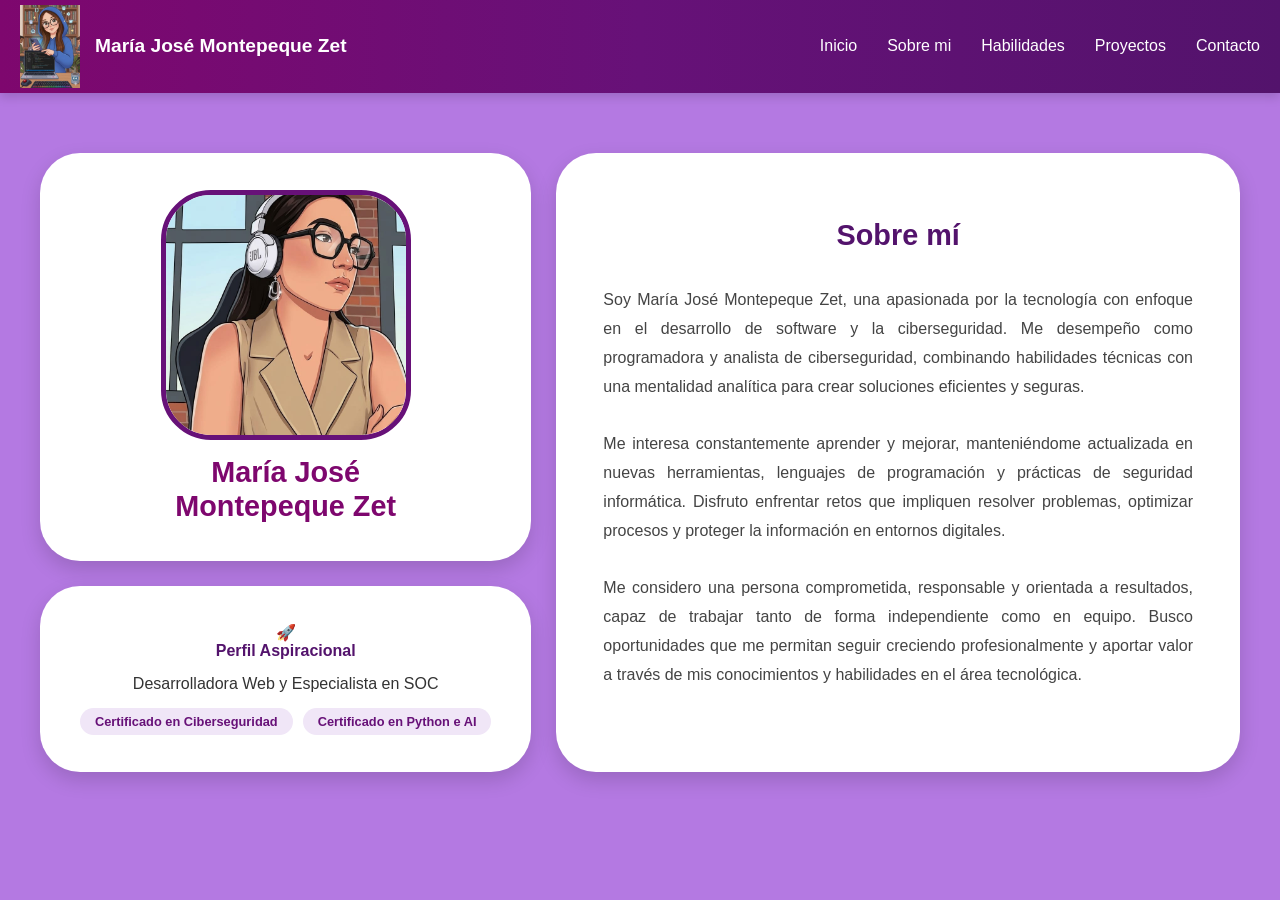
==== index.html @ 0c1850cc "feat: :sparkles: se agrego el espacio de habilidades y tarjetsas informativas" ====
<!DOCTYPE html>
<html lang="es">

<head>
    <meta charset="UTF-8">
    <meta name="viewport" content="width=device-width, initial-scale=1.0">
    <title>Portafolio | María José</title>
    <link rel="stylesheet" href="style.css">
    <link rel="icon" href="imagenes/1.png" type="image/png">
</head>

<body>

    <nav class="navbar">
        <div class="logo">
            <img src="imagenes/1.png" alt="Logo" width="60">
            <span>María José Montepeque Zet</span>
        </div>

        <input type="checkbox" id="menu-check">
        <label for="menu-check" class="menu-toggle">
            <span></span>
            <span></span>
            <span></span>
        </label>

        <ul class="nav-menu">
            <li><a href="index.html">Inicio</a></li>
            <li><a href="sobremi.html">Sobre mi</a></li>
            <li><a href="habilidades.html">Habilidades</a></li>
            <li><a href="proyectos.html">Proyectos</a></li>
            <li><a href="contactame.html">Contacto</a></li>
        </ul>
    </nav>

    <section class="presentacion">

        <div class="columna-izquierda">

            <div class="tarjeta-perfil identidad">
                <div class="foto-perfil">
                    <img src="imagenes/foto.png" alt="Foto de María José">
                </div>
                <div class="texto-perfil">
                    <h2 class="nombre-color">María José <br> Montepeque Zet</h2>
                </div>
            </div>

            <div class="tarjeta-perfil cargo">
                <div class="icono-cargo">🚀</div>
                <h4>Perfil Aspiracional</h4>
                <p>Desarrolladora Web y Especialista en SOC</p>
                <div class="tags-container">
                    <span class="tag">Certificado en Ciberseguridad</span>
                    <span class="tag">Certificado en Python e AI</span>
                </div>
            </div>
        </div>

        <div class="tarjeta-perfil descripcion">
            <div class="bloque-desc">
                <h4>Sobre mí</h4>
                <p>Soy María José Montepeque Zet, una apasionada por la tecnología con enfoque en el desarrollo de
                    software y la ciberseguridad. Me desempeño como programadora y analista de ciberseguridad,
                    combinando habilidades técnicas con una mentalidad analítica para crear soluciones eficientes y
                    seguras. <br><br> Me interesa constantemente aprender y mejorar, manteniéndome actualizada en nuevas
                    herramientas, lenguajes de programación y prácticas de seguridad informática. Disfruto enfrentar
                    retos que impliquen resolver problemas, optimizar procesos y proteger la información en entornos
                    digitales. <br><br> Me considero una persona comprometida, responsable y orientada a resultados,
                    capaz de trabajar tanto de forma independiente como en equipo. Busco oportunidades que me permitan
                    seguir creciendo profesionalmente y aportar valor a través de mis conocimientos y habilidades en el
                    área tecnológica.</p>
            </div>

    </section>

</body>

</html>
---- style.css ----
/* CONFIGURACIÓN GENERAL */
* {
    margin: 0;
    padding: 0;
    box-sizing: border-box;
}

/* CURSOR PERSONALIZADO */
html {
    cursor: url('data:image/svg+xml;utf8,<svg xmlns="http://www.w3.org/2000/svg" width="32" height="32" viewBox="0 0 32 32"><circle cx="16" cy="16" r="6" fill="%23ff00fb" stroke="%237e076e" stroke-width="2"/></svg>') 16 16, auto;
}

a,
button,
.contenedor-flip,
.menu-toggle {
    cursor: url('data:image/svg+xml;utf8,<svg xmlns="http://www.w3.org/2000/svg" width="48" height="48" viewBox="0 0 48 48"><circle cx="24" cy="24" r="10" fill="rgba(255, 0, 251, 0.3)" stroke="%23ff00fb" stroke-width="3"/></svg>') 24 24, pointer;
}

body {
    font-family: 'Segoe UI', Tahoma, sans-serif;
    background: #b479e2;
    color: #333;
    overflow-x: hidden;
}

/* NAVBAR */
.navbar {
    display: flex;
    align-items: center;
    justify-content: space-between;
    padding: 5px 20px;
    background: linear-gradient(90deg, #7e076e 0%, #671178 50%, #53136c 100%);
    box-shadow: 0 4px 10px rgba(0, 0, 0, 0.15);
    position: sticky;
    top: 0;
    z-index: 1000;
}

.navbar .logo {
    display: flex;
    align-items: center;
    gap: 15px;
    color: #ffffff;
    font-weight: bold;
    font-size: 1.2rem;
}

.nav-menu {
    list-style: none;
    display: flex;
    gap: 30px;
}

.nav-menu li a {
    color: #ffffff;
    text-decoration: none;
    transition: 0.3s;
    font-weight: 500;
}

.nav-menu li a:hover {
    color: #ff00fb;
}

#menu-check,
.menu-toggle {
    display: none;
}

/* OCULTAR ELEMENTOS DE MENÚ MÓVIL EN PC */
#menu-check,
.menu-toggle {
    display: none;
}

/* Estilo de las barritas (Hamburguesa) para móvil */
.menu-toggle {
    display: none;
    flex-direction: column;
    gap: 5px;
}

.menu-toggle span {
    display: block;
    width: 25px;
    height: 3px;
    background: white;
    border-radius: 2px;
    transition: 0.3s;
}

/* SECCIÓN DE PRESENTACIÓN */
.presentacion {
    display: flex;
    justify-content: center;
    align-items: stretch;
    gap: 25px;
    padding: 60px 40px;
    max-width: 1400px;
    margin: 0 auto;
}

/* COLUMNA IZQUIERDA */
.columna-izquierda {
    display: flex;
    flex-direction: column;
    gap: 25px;
    flex: 1;
}

/* ESTILO BASE DE TARJETAS CON GRADIENTE */
.tarjeta-perfil {
    background: #ffffff;
    border-radius: 40px;
    box-shadow: 0 8px 20px rgba(0, 0, 0, 0.15);
    padding: 35px;
    transition: transform 0.4s ease, box-shadow 0.4s ease;
    position: relative;
    z-index: 1;
    overflow: hidden;
    border: 2px solid transparent;
}

.tarjeta-perfil::before {
    content: "";
    position: absolute;
    top: 50%;
    left: 50%;
    transform: translate(-50%, -50%);
    width: 160%;
    height: 160%;
    background: conic-gradient(transparent,
            #ff00fb,
            #7e076e,
            transparent 30%);
    animation: rotar-borde 4s linear infinite;
    z-index: -2;
    opacity: 0;
    transition: opacity 0.4s ease;
}

.tarjeta-perfil::after {
    content: "";
    position: absolute;
    inset: 6px;
    background: white;
    border-radius: 37px;
    z-index: -1;
}

.tarjeta-perfil:hover {
    transform: translateY(-10px);
    box-shadow: 0 15px 35px rgba(126, 7, 110, 0.3);
}

.tarjeta-perfil:hover::before {
    opacity: 1;
}

@keyframes rotar-borde {
    from {
        transform: translate(-50%, -50%) rotate(0deg);
    }

    to {
        transform: translate(-50%, -50%) rotate(360deg);
    }
}

/* COLOR DEL NOMBRE */
.nombre-color {
    color: #7e076e;
    font-size: 1.8rem;
    text-align: center;
    line-height: 1.2;
}

/* TARJETA DESCRIPCIÓN (Sobre mí) */
.descripcion {
    flex: 1.2;
    display: flex;
    flex-direction: column;
    justify-content: center;
    text-align: justify;
    padding: 45px;
}

.descripcion h4 {
    text-align: center;
    font-size: 1.8rem;
    margin-bottom: 25px;
    color: #53136c;
}

/* AJUSTES DE IMAGEN */
.foto-perfil img {
    width: 250px;
    height: 250px;
    border-radius: 20%;
    object-fit: cover;
    border: 5px solid #671178;
    margin: 0 auto 15px;
    display: block;
}

/* PERFIL ASPIRACIONAL */
.cargo {
    text-align: center;
}

.cargo h4 {
    color: #53136c;
    margin-bottom: 15px;
}

.tags-container {
    display: flex;
    flex-wrap: wrap;
    gap: 10px;
    justify-content: center;
    margin-top: 15px;
}

.tag {
    background: #f0e6f7;
    color: #671178;
    padding: 6px 15px;
    border-radius: 20px;
    font-size: 0.8rem;
    font-weight: bold;
}

/* LISTAS Y BLOQUES */
.bloque-desc {
    margin-bottom: 25px;
    line-height: 1.8;
    color: #444;
}

.lista-habilidades {
    list-style: none;
    margin-top: 10px;
}

.lista-habilidades li::before {
    content: "• ";
    color: #7e076e;
    font-weight: bold;
}

/* --- RESPONSIVE / MENÚ MÓVIL --- */
@media (max-width: 850px) {
    .navbar {
        padding: 10px 20px;
    }

    .menu-toggle {
        display: flex;
        flex-direction: column;
        gap: 5px;
        cursor: pointer;
    }

    .menu-toggle span {
        display: block;
        width: 28px;
        height: 3px;
        background: white;
        border-radius: 2px;
    }

    .nav-menu {
        position: absolute;
        top: 100%;
        right: 0;
        width: 40%;
        background: #53136c;
        flex-direction: column;
        align-items: center;
        max-height: 0;
        overflow: hidden;
        transition: max-height 0.2s ease-in-out;
        box-shadow: 0 8px 10px rgba(0, 0, 0, 0.3);
    }

    .nav-menu li a {
        display: block;
        padding: 15px;
        border-bottom: 1px solid rgba(255, 255, 255, 0.1);
    }

    #menu-check:checked~.nav-menu {
        max-height: 700px;
    }

    /* En móviles regresamos al cursor por defecto */
    html {
        cursor: auto;
    }
}

@media (max-width: 1000px) {
    .presentacion {
        flex-direction: column;
        padding: 30px 20px;
    }
}
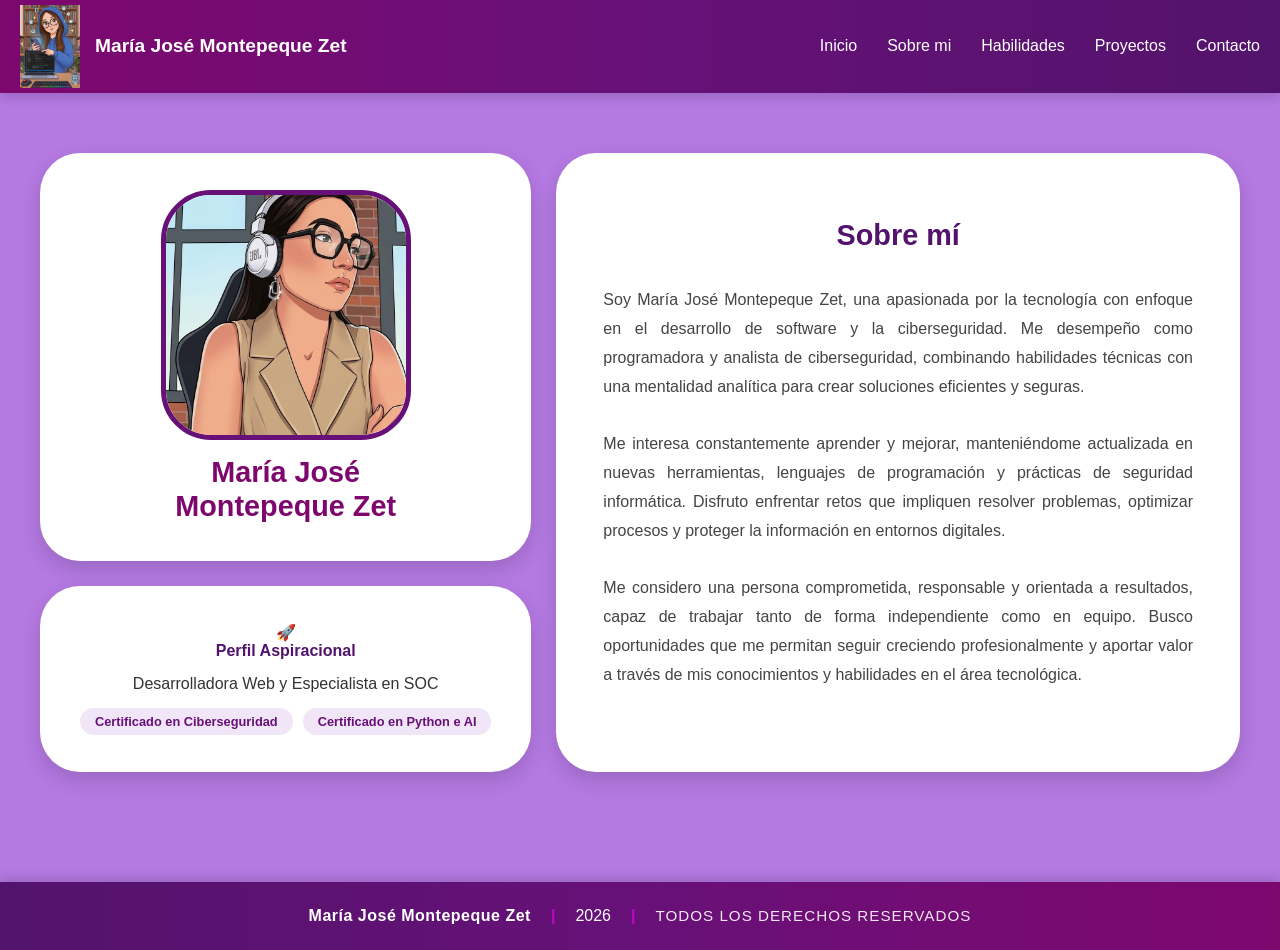
==== commit b3bf2520: "feat: :sparkles: le di una nueva animacion a mis tarjetas de habilidades" ====
--- a/index.html
+++ b/index.html
@@ -74,6 +74,16 @@
 
     </section>
 
+    <footer class="pie-pagina">
+        <div class="contenido-footer">
+            <span class="nombre-footer">María José Montepeque Zet</span>
+            <span class="separador">|</span>
+            <span class="anio-footer">2026</span>
+            <span class="separador">|</span>
+            <span class="texto-cierre">Todos los derechos reservados</span>
+        </div>
+    </footer>
+
 </body>
 
 </html>
--- a/style.css
+++ b/style.css
@@ -294,7 +294,6 @@
         max-height: 700px;
     }
 
-    /* En móviles regresamos al cursor por defecto */
     html {
         cursor: auto;
     }
@@ -305,4 +304,61 @@
         flex-direction: column;
         padding: 30px 20px;
     }
+}
+
+
+/* --- PIE DE PÁGINA (FOOTER) HORIZONTAL --- */
+.pie-pagina {
+    background: linear-gradient(90deg, #53136c 0%, #671178 50%, #7e076e 100%);
+    color: #ffffff;
+    padding: 25px 20px;
+    margin-top: 50px;
+    box-shadow: 0 -4px 10px rgba(0, 0, 0, 0.15);
+    width: 100%;
+}
+
+.contenido-footer {
+    max-width: 1000px;
+    margin: 0 auto;
+    display: flex;
+    flex-direction: row;
+    justify-content: center;
+    align-items: center;
+    gap: 20px;
+    flex-wrap: wrap;
+}
+
+.nombre-footer {
+    font-size: 1rem;
+    font-weight: 600;
+    letter-spacing: 0.5px;
+}
+
+.anio-footer {
+    font-size: 1rem;
+    font-weight: 400;
+}
+
+.texto-cierre {
+    font-size: 0.95rem;
+    text-transform: uppercase;
+    letter-spacing: 1px;
+    opacity: 0.9;
+}
+
+.separador {
+    color: #ff00fb;
+    font-weight: bold;
+    opacity: 0.6;
+}
+
+@media (max-width: 650px) {
+    .contenido-footer {
+        flex-direction: column;
+        gap: 10px;
+    }
+
+    .separador {
+        display: none;
+    }
 }
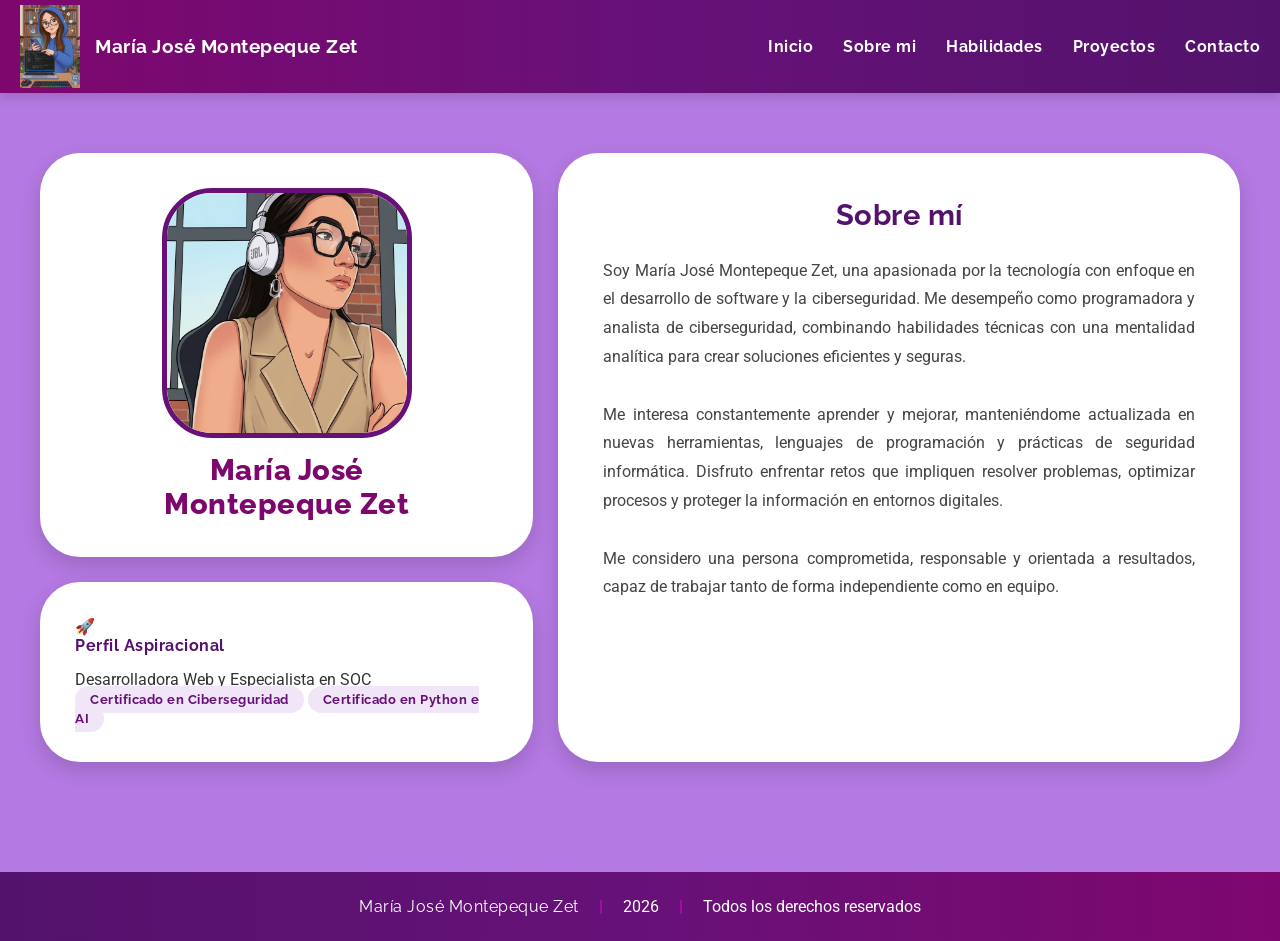
==== commit cb1a14d6: "style: :lipstick: Cambios de tipografias y diseños graficos" ====
--- a/index.html
+++ b/index.html
@@ -5,6 +5,11 @@
     <meta charset="UTF-8">
     <meta name="viewport" content="width=device-width, initial-scale=1.0">
     <title>Portafolio | María José</title>
+    
+    <link rel="preconnect" href="https://fonts.googleapis.com">
+    <link rel="preconnect" href="https://fonts.gstatic.com" crossorigin>
+    <link href="https://fonts.googleapis.com/css2?family=Raleway:wght@700;800&family=Roboto:wght@300;400;500&display=swap" rel="stylesheet">
+    
     <link rel="stylesheet" href="style.css">
     <link rel="icon" href="imagenes/1.png" type="image/png">
 </head>
@@ -34,9 +39,7 @@
     </nav>
 
     <section class="presentacion">
-
         <div class="columna-izquierda">
-
             <div class="tarjeta-perfil identidad">
                 <div class="foto-perfil">
                     <img src="imagenes/foto.png" alt="Foto de María José">
@@ -67,11 +70,9 @@
                     herramientas, lenguajes de programación y prácticas de seguridad informática. Disfruto enfrentar
                     retos que impliquen resolver problemas, optimizar procesos y proteger la información en entornos
                     digitales. <br><br> Me considero una persona comprometida, responsable y orientada a resultados,
-                    capaz de trabajar tanto de forma independiente como en equipo. Busco oportunidades que me permitan
-                    seguir creciendo profesionalmente y aportar valor a través de mis conocimientos y habilidades en el
-                    área tecnológica.</p>
+                    capaz de trabajar tanto de forma independiente como en equipo.</p>
             </div>
-
+        </div>
     </section>
 
     <footer class="pie-pagina">
@@ -85,5 +86,4 @@
     </footer>
 
 </body>
-
 </html>
--- a/style.css
+++ b/style.css
@@ -5,26 +5,24 @@
     box-sizing: border-box;
 }
 
-/* CURSOR PERSONALIZADO */
 html {
     cursor: url('data:image/svg+xml;utf8,<svg xmlns="http://www.w3.org/2000/svg" width="32" height="32" viewBox="0 0 32 32"><circle cx="16" cy="16" r="6" fill="%23ff00fb" stroke="%237e076e" stroke-width="2"/></svg>') 16 16, auto;
 }
 
-a,
-button,
-.contenedor-flip,
-.menu-toggle {
-    cursor: url('data:image/svg+xml;utf8,<svg xmlns="http://www.w3.org/2000/svg" width="48" height="48" viewBox="0 0 48 48"><circle cx="24" cy="24" r="10" fill="rgba(255, 0, 251, 0.3)" stroke="%23ff00fb" stroke-width="3"/></svg>') 24 24, pointer;
-}
-
 body {
-    font-family: 'Segoe UI', Tahoma, sans-serif;
+    font-family: 'Roboto', sans-serif;
     background: #b479e2;
     color: #333;
     overflow-x: hidden;
 }
 
-/* NAVBAR */
+/* TIPOGRAFÍA DE TÍTULOS */
+h2, h4, .logo span, .nav-menu li a, .nombre-footer, .tag {
+    font-family: 'Raleway', sans-serif;
+    letter-spacing: 0.5px;
+}
+
+/* --- NAVBAR --- */
 .navbar {
     display: flex;
     align-items: center;
@@ -42,9 +40,10 @@
     align-items: center;
     gap: 15px;
     color: #ffffff;
-    font-weight: bold;
     font-size: 1.2rem;
 }
+
+.navbar .logo span { font-weight: 700; }
 
 .nav-menu {
     list-style: none;
@@ -56,41 +55,14 @@
     color: #ffffff;
     text-decoration: none;
     transition: 0.3s;
-    font-weight: 500;
-}
-
-.nav-menu li a:hover {
-    color: #ff00fb;
-}
-
-#menu-check,
-.menu-toggle {
-    display: none;
-}
-
-/* OCULTAR ELEMENTOS DE MENÚ MÓVIL EN PC */
-#menu-check,
-.menu-toggle {
-    display: none;
-}
-
-/* Estilo de las barritas (Hamburguesa) para móvil */
-.menu-toggle {
-    display: none;
-    flex-direction: column;
-    gap: 5px;
-}
-
-.menu-toggle span {
-    display: block;
-    width: 25px;
-    height: 3px;
-    background: white;
-    border-radius: 2px;
-    transition: 0.3s;
-}
-
-/* SECCIÓN DE PRESENTACIÓN */
+    font-weight: 700;
+}
+
+.nav-menu li a:hover { color: #ff00fb; }
+
+#menu-check, .menu-toggle { display: none; }
+
+/* --- SECCIÓN DE PRESENTACIÓN --- */
 .presentacion {
     display: flex;
     justify-content: center;
@@ -101,7 +73,6 @@
     margin: 0 auto;
 }
 
-/* COLUMNA IZQUIERDA */
 .columna-izquierda {
     display: flex;
     flex-direction: column;
@@ -109,7 +80,6 @@
     flex: 1;
 }
 
-/* ESTILO BASE DE TARJETAS CON GRADIENTE */
 .tarjeta-perfil {
     background: #ffffff;
     border-radius: 40px;
@@ -119,21 +89,16 @@
     position: relative;
     z-index: 1;
     overflow: hidden;
-    border: 2px solid transparent;
-}
-
+}
+
+/* Efecto de borde animado */
 .tarjeta-perfil::before {
     content: "";
     position: absolute;
-    top: 50%;
-    left: 50%;
+    top: 50%; left: 50%;
     transform: translate(-50%, -50%);
-    width: 160%;
-    height: 160%;
-    background: conic-gradient(transparent,
-            #ff00fb,
-            #7e076e,
-            transparent 30%);
+    width: 160%; height: 160%;
+    background: conic-gradient(transparent, #ff00fb, #7e076e, transparent 30%);
     animation: rotar-borde 4s linear infinite;
     z-index: -2;
     opacity: 0;
@@ -151,37 +116,25 @@
 
 .tarjeta-perfil:hover {
     transform: translateY(-10px);
-    box-shadow: 0 15px 35px rgba(126, 7, 110, 0.3);
-}
-
-.tarjeta-perfil:hover::before {
-    opacity: 1;
-}
+}
+
+.tarjeta-perfil:hover::before { opacity: 1; }
 
 @keyframes rotar-borde {
-    from {
-        transform: translate(-50%, -50%) rotate(0deg);
-    }
-
-    to {
-        transform: translate(-50%, -50%) rotate(360deg);
-    }
-}
-
-/* COLOR DEL NOMBRE */
+    from { transform: translate(-50%, -50%) rotate(0deg); }
+    to { transform: translate(-50%, -50%) rotate(360deg); }
+}
+
 .nombre-color {
     color: #7e076e;
     font-size: 1.8rem;
     text-align: center;
     line-height: 1.2;
-}
-
-/* TARJETA DESCRIPCIÓN (Sobre mí) */
+    font-weight: 800;
+}
+
 .descripcion {
     flex: 1.2;
-    display: flex;
-    flex-direction: column;
-    justify-content: center;
     text-align: justify;
     padding: 45px;
 }
@@ -193,7 +146,12 @@
     color: #53136c;
 }
 
-/* AJUSTES DE IMAGEN */
+.bloque-desc p {
+    line-height: 1.8;
+    font-weight: 400;
+    color: #444;
+}
+
 .foto-perfil img {
     width: 250px;
     height: 250px;
@@ -204,23 +162,7 @@
     display: block;
 }
 
-/* PERFIL ASPIRACIONAL */
-.cargo {
-    text-align: center;
-}
-
-.cargo h4 {
-    color: #53136c;
-    margin-bottom: 15px;
-}
-
-.tags-container {
-    display: flex;
-    flex-wrap: wrap;
-    gap: 10px;
-    justify-content: center;
-    margin-top: 15px;
-}
+.cargo h4 { color: #53136c; margin-bottom: 15px; }
 
 .tag {
     background: #f0e6f7;
@@ -228,137 +170,44 @@
     padding: 6px 15px;
     border-radius: 20px;
     font-size: 0.8rem;
-    font-weight: bold;
-}
-
-/* LISTAS Y BLOQUES */
-.bloque-desc {
-    margin-bottom: 25px;
-    line-height: 1.8;
-    color: #444;
-}
-
-.lista-habilidades {
-    list-style: none;
-    margin-top: 10px;
-}
-
-.lista-habilidades li::before {
-    content: "• ";
-    color: #7e076e;
-    font-weight: bold;
-}
-
-/* --- RESPONSIVE / MENÚ MÓVIL --- */
-@media (max-width: 850px) {
-    .navbar {
-        padding: 10px 20px;
-    }
-
-    .menu-toggle {
-        display: flex;
-        flex-direction: column;
-        gap: 5px;
-        cursor: pointer;
-    }
-
-    .menu-toggle span {
-        display: block;
-        width: 28px;
-        height: 3px;
-        background: white;
-        border-radius: 2px;
-    }
-
-    .nav-menu {
-        position: absolute;
-        top: 100%;
-        right: 0;
-        width: 40%;
-        background: #53136c;
-        flex-direction: column;
-        align-items: center;
-        max-height: 0;
-        overflow: hidden;
-        transition: max-height 0.2s ease-in-out;
-        box-shadow: 0 8px 10px rgba(0, 0, 0, 0.3);
-    }
-
-    .nav-menu li a {
-        display: block;
-        padding: 15px;
-        border-bottom: 1px solid rgba(255, 255, 255, 0.1);
-    }
-
-    #menu-check:checked~.nav-menu {
-        max-height: 700px;
-    }
-
-    html {
-        cursor: auto;
-    }
-}
-
-@media (max-width: 1000px) {
-    .presentacion {
-        flex-direction: column;
-        padding: 30px 20px;
-    }
-}
-
-
-/* --- PIE DE PÁGINA (FOOTER) HORIZONTAL --- */
+    font-weight: 700;
+}
+
+/* --- FOOTER --- */
 .pie-pagina {
     background: linear-gradient(90deg, #53136c 0%, #671178 50%, #7e076e 100%);
     color: #ffffff;
     padding: 25px 20px;
     margin-top: 50px;
-    box-shadow: 0 -4px 10px rgba(0, 0, 0, 0.15);
-    width: 100%;
 }
 
 .contenido-footer {
     max-width: 1000px;
     margin: 0 auto;
     display: flex;
-    flex-direction: row;
     justify-content: center;
     align-items: center;
     gap: 20px;
-    flex-wrap: wrap;
-}
-
-.nombre-footer {
-    font-size: 1rem;
-    font-weight: 600;
-    letter-spacing: 0.5px;
-}
-
-.anio-footer {
-    font-size: 1rem;
-    font-weight: 400;
-}
-
-.texto-cierre {
-    font-size: 0.95rem;
-    text-transform: uppercase;
-    letter-spacing: 1px;
-    opacity: 0.9;
-}
-
-.separador {
-    color: #ff00fb;
-    font-weight: bold;
-    opacity: 0.6;
-}
-
-@media (max-width: 650px) {
-    .contenido-footer {
+}
+
+.separador { color: #ff00fb; font-weight: bold; opacity: 0.6; }
+
+/* RESPONSIVE */
+@media (max-width: 1000px) {
+    .presentacion { flex-direction: column; padding: 30px 20px; }
+}
+
+@media (max-width: 850px) {
+    .menu-toggle { display: flex; flex-direction: column; gap: 5px; cursor: pointer; }
+    .menu-toggle span { width: 28px; height: 3px; background: white; border-radius: 2px; }
+    .nav-menu {
+        position: absolute;
+        top: 100%; right: 0;
+        width: 45%; background: #53136c;
         flex-direction: column;
-        gap: 10px;
+        max-height: 0; overflow: hidden;
+        transition: max-height 0.3s ease;
     }
-
-    .separador {
-        display: none;
-    }
+    #menu-check:checked ~ .nav-menu { max-height: 500px; }
+    .nav-menu li a { padding: 15px; text-align: center; }
 }
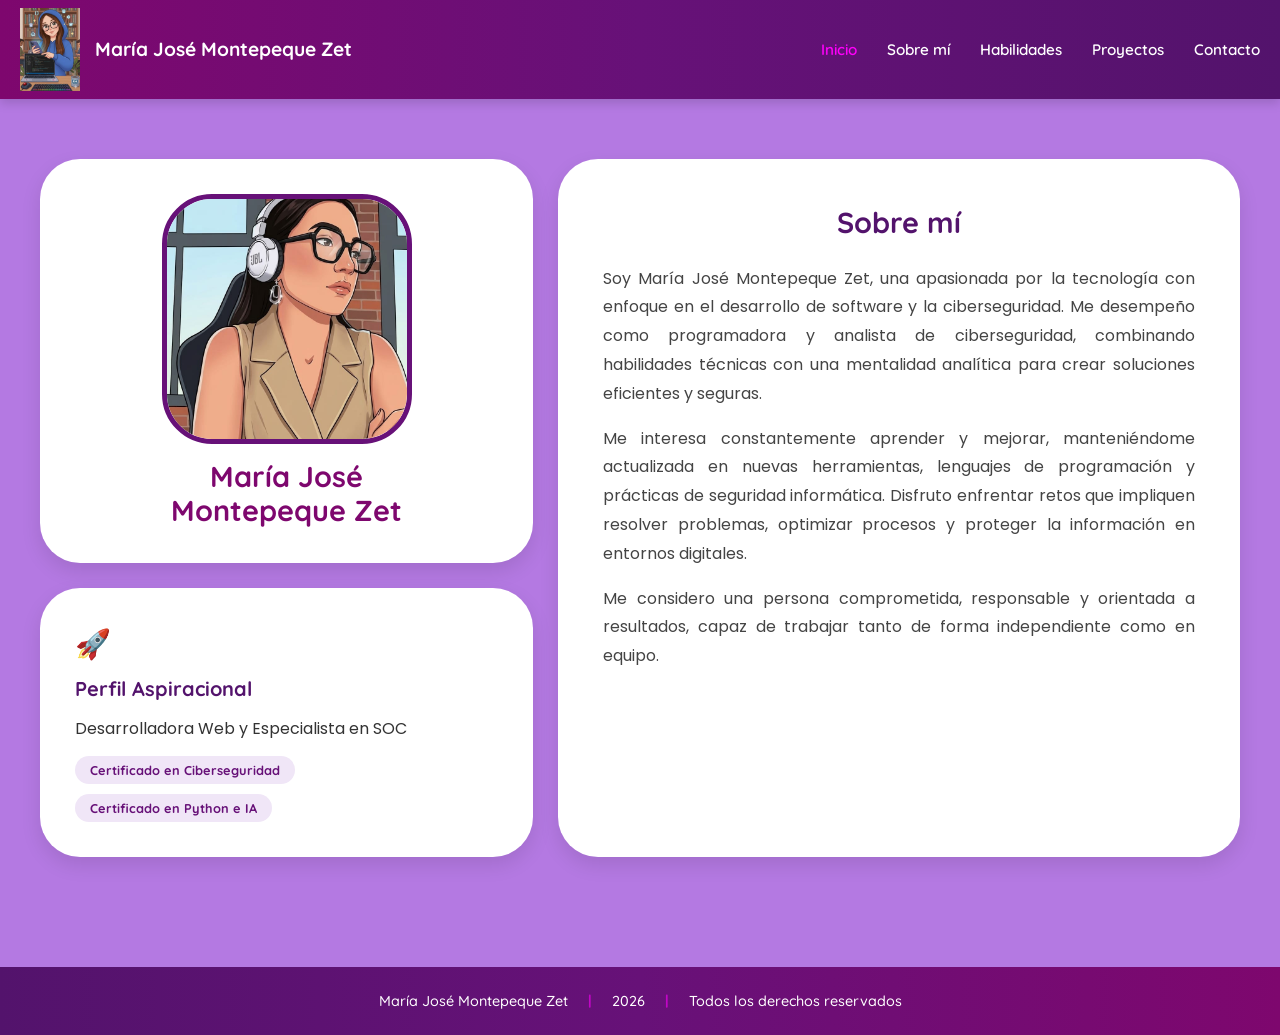
==== commit 7fad7529: "refactor: :recycle: Unificar estilos en base.css con variables CSS Elimina CSS duplicado entre págin" ====
--- a/index.html
+++ b/index.html
@@ -5,75 +5,72 @@
     <meta charset="UTF-8">
     <meta name="viewport" content="width=device-width, initial-scale=1.0">
     <title>Portafolio | María José</title>
-    
+
     <link rel="preconnect" href="https://fonts.googleapis.com">
     <link rel="preconnect" href="https://fonts.gstatic.com" crossorigin>
-    <link href="https://fonts.googleapis.com/css2?family=Raleway:wght@700;800&family=Roboto:wght@300;400;500&display=swap" rel="stylesheet">
-    
-    <link rel="stylesheet" href="style.css">
+    <link href="https://fonts.googleapis.com/css2?family=Poppins:wght@300;400;600&family=Quicksand:wght@500;600;700&display=swap" rel="stylesheet">
+
+    <link rel="stylesheet" href="CSS/base.css">
+    <link rel="stylesheet" href="CSS/inicio.css">
     <link rel="icon" href="imagenes/1.png" type="image/png">
 </head>
 
 <body>
-
     <nav class="navbar">
-        <div class="logo">
-            <img src="imagenes/1.png" alt="Logo" width="60">
+        <a href="index.html" class="logo">
+            <img src="imagenes/1.png" alt="" width="60">
             <span>María José Montepeque Zet</span>
-        </div>
+        </a>
 
         <input type="checkbox" id="menu-check">
-        <label for="menu-check" class="menu-toggle">
+        <label for="menu-check" class="menu-toggle" aria-label="Abrir menú">
             <span></span>
             <span></span>
             <span></span>
         </label>
 
         <ul class="nav-menu">
-            <li><a href="index.html">Inicio</a></li>
-            <li><a href="sobremi.html">Sobre mi</a></li>
+            <li><a href="index.html" aria-current="page">Inicio</a></li>
+            <li><a href="sobremi.html">Sobre mí</a></li>
             <li><a href="habilidades.html">Habilidades</a></li>
             <li><a href="proyectos.html">Proyectos</a></li>
             <li><a href="contactame.html">Contacto</a></li>
         </ul>
     </nav>
 
-    <section class="presentacion">
+    <main class="presentacion">
         <div class="columna-izquierda">
-            <div class="tarjeta-perfil identidad">
+            <article class="tarjeta-neon tarjeta-perfil">
                 <div class="foto-perfil">
-                    <img src="imagenes/foto.png" alt="Foto de María José">
+                    <img src="imagenes/foto.png" alt="Foto de María José Montepeque Zet">
                 </div>
-                <div class="texto-perfil">
-                    <h2 class="nombre-color">María José <br> Montepeque Zet</h2>
-                </div>
-            </div>
+                <h1 class="nombre-color">María José <br> Montepeque Zet</h1>
+            </article>
 
-            <div class="tarjeta-perfil cargo">
-                <div class="icono-cargo">🚀</div>
-                <h4>Perfil Aspiracional</h4>
+            <article class="tarjeta-neon tarjeta-perfil cargo">
+                <span class="icono-cargo" aria-hidden="true">🚀</span>
+                <h2>Perfil Aspiracional</h2>
                 <p>Desarrolladora Web y Especialista en SOC</p>
                 <div class="tags-container">
                     <span class="tag">Certificado en Ciberseguridad</span>
-                    <span class="tag">Certificado en Python e AI</span>
+                    <span class="tag">Certificado en Python e IA</span>
                 </div>
-            </div>
+            </article>
         </div>
 
-        <div class="tarjeta-perfil descripcion">
-            <div class="bloque-desc">
-                <h4>Sobre mí</h4>
-                <p>Soy María José Montepeque Zet, una apasionada por la tecnología con enfoque en el desarrollo de
-                    software y la ciberseguridad. Me desempeño como programadora y analista de ciberseguridad,
-                    combinando habilidades técnicas con una mentalidad analítica para crear soluciones eficientes y
-                    seguras. <br><br> Me interesa constantemente aprender y mejorar, manteniéndome actualizada en nuevas
-                    herramientas, lenguajes de programación y prácticas de seguridad informática. Disfruto enfrentar
-                    retos que impliquen resolver problemas, optimizar procesos y proteger la información en entornos
-                    digitales. <br><br> Me considero una persona comprometida, responsable y orientada a resultados,
-                    capaz de trabajar tanto de forma independiente como en equipo.</p>
-            </div>
-        </div>
-    </section>
+        <article class="tarjeta-neon tarjeta-perfil descripcion">
+            <h2>Sobre mí</h2>
+            <p>Soy María José Montepeque Zet, una apasionada por la tecnología con enfoque en el desarrollo de
+                software y la ciberseguridad. Me desempeño como programadora y analista de ciberseguridad,
+                combinando habilidades técnicas con una mentalidad analítica para crear soluciones eficientes y
+                seguras.</p>
+            <p>Me interesa constantemente aprender y mejorar, manteniéndome actualizada en nuevas herramientas,
+                lenguajes de programación y prácticas de seguridad informática. Disfruto enfrentar retos que
+                impliquen resolver problemas, optimizar procesos y proteger la información en entornos digitales.</p>
+            <p>Me considero una persona comprometida, responsable y orientada a resultados, capaz de trabajar
+                tanto de forma independiente como en equipo.</p>
+        </article>
+    </main>
 
     <footer class="pie-pagina">
         <div class="contenido-footer">
@@ -84,6 +81,6 @@
             <span class="texto-cierre">Todos los derechos reservados</span>
         </div>
     </footer>
+</body>
 
-</body>
 </html>
--- a/CSS/base.css
+++ b/CSS/base.css
@@ -0,0 +1,279 @@
+/* ---------- VARIABLES ---------- */
+:root {
+    --color-primario: #7e076e;
+    --color-secundario: #671178;
+    --color-oscuro: #53136c;
+    --color-acento: #ff00fb;
+    --color-fondo: #b479e2;
+    --color-superficie: #ffffff;
+    --color-lila: #f0e6f7;
+    --color-texto: #333333;
+    --color-texto-suave: #555555;
+
+    --fuente-cuerpo: 'Poppins', sans-serif;
+    --fuente-titulos: 'Quicksand', sans-serif;
+
+    --degradado-nav: linear-gradient(90deg, var(--color-primario), var(--color-secundario), var(--color-oscuro));
+    --degradado-footer: linear-gradient(90deg, var(--color-oscuro), var(--color-secundario), var(--color-primario));
+
+    --sombra-suave: 0 8px 20px rgba(0, 0, 0, 0.1);
+    --sombra-neon: 0 15px 35px rgba(126, 7, 110, 0.35);
+
+    --cursor-base: url('data:image/svg+xml;utf8,<svg xmlns="http://www.w3.org/2000/svg" width="32" height="32" viewBox="0 0 32 32"><circle cx="16" cy="16" r="6" fill="%23ff00fb" stroke="%237e076e" stroke-width="2"/></svg>') 16 16, auto;
+    --cursor-puntero: url('data:image/svg+xml;utf8,<svg xmlns="http://www.w3.org/2000/svg" width="48" height="48" viewBox="0 0 48 48"><circle cx="24" cy="24" r="10" fill="rgba(255,0,251,0.3)" stroke="%23ff00fb" stroke-width="3"/></svg>') 24 24, pointer;
+}
+
+/* ---------- RESET ---------- */
+*,
+*::before,
+*::after {
+    margin: 0;
+    padding: 0;
+    box-sizing: border-box;
+}
+
+html {
+    cursor: var(--cursor-base);
+    scroll-behavior: smooth;
+}
+
+a,
+button,
+label,
+[tabindex] {
+    cursor: var(--cursor-puntero);
+}
+
+body {
+    min-height: 100vh;
+    display: flex;
+    flex-direction: column;
+    font-family: var(--fuente-cuerpo);
+    background: var(--color-fondo);
+    color: var(--color-texto);
+    overflow-x: hidden;
+}
+
+main {
+    flex: 1;
+}
+
+h1,
+h2,
+h3,
+h4 {
+    font-family: var(--fuente-titulos);
+    font-weight: 700;
+}
+
+img {
+    max-width: 100%;
+}
+
+/* ---------- NAVBAR ---------- */
+.navbar {
+    display: flex;
+    align-items: center;
+    justify-content: space-between;
+    padding: 8px 20px;
+    background: var(--degradado-nav);
+    box-shadow: 0 4px 10px rgba(0, 0, 0, 0.15);
+    position: sticky;
+    top: 0;
+    z-index: 1000;
+}
+
+.logo {
+    display: flex;
+    align-items: center;
+    gap: 15px;
+    color: var(--color-superficie);
+    font-family: var(--fuente-titulos);
+    font-weight: 700;
+    font-size: 1.2rem;
+    text-decoration: none;
+}
+
+.nav-menu {
+    list-style: none;
+    display: flex;
+    gap: 30px;
+}
+
+.nav-menu a {
+    color: var(--color-superficie);
+    font-family: var(--fuente-titulos);
+    font-weight: 600;
+    font-size: 0.95rem;
+    text-decoration: none;
+    transition: color 0.3s ease;
+}
+
+.nav-menu a:hover,
+.nav-menu a[aria-current="page"] {
+    color: var(--color-acento);
+}
+
+#menu-check,
+.menu-toggle {
+    display: none;
+}
+
+/* ---------- TÍTULOS DE SECCIÓN ---------- */
+.titulo-seccion {
+    color: var(--color-superficie);
+    font-size: 2.5rem;
+    text-align: center;
+    text-shadow: 2px 2px 4px rgba(0, 0, 0, 0.25);
+    margin-bottom: 40px;
+}
+
+/* ---------- TARJETA CON BORDE NEÓN ---------- */
+.tarjeta-neon {
+    --radio: 40px;
+    position: relative;
+    z-index: 1;
+    overflow: hidden;
+    background: var(--color-superficie);
+    border-radius: var(--radio);
+    box-shadow: var(--sombra-suave);
+    transition: transform 0.4s ease, box-shadow 0.4s ease;
+}
+
+.tarjeta-neon::before {
+    content: "";
+    position: absolute;
+    top: 50%;
+    left: 50%;
+    width: 200%;
+    aspect-ratio: 1;
+    transform: translate(-50%, -50%);
+    background: conic-gradient(transparent, var(--color-acento), var(--color-primario), transparent 30%);
+    animation: rotar-borde 4s linear infinite paused;
+    opacity: 0;
+    transition: opacity 0.4s ease;
+    z-index: -2;
+}
+
+.tarjeta-neon::after {
+    content: "";
+    position: absolute;
+    inset: 6px;
+    background: var(--color-superficie);
+    border-radius: calc(var(--radio) - 6px);
+    z-index: -1;
+}
+
+.tarjeta-neon:hover {
+    transform: translateY(-8px);
+    box-shadow: var(--sombra-neon);
+}
+
+.tarjeta-neon:hover::before,
+.tarjeta-neon.activa::before {
+    opacity: 1;
+    animation-play-state: running;
+}
+
+@keyframes rotar-borde {
+    from {
+        transform: translate(-50%, -50%) rotate(0deg);
+    }
+
+    to {
+        transform: translate(-50%, -50%) rotate(360deg);
+    }
+}
+
+/* ---------- FOOTER ---------- */
+.pie-pagina {
+    background: var(--degradado-footer);
+    color: var(--color-superficie);
+    font-family: var(--fuente-titulos);
+    font-weight: 500;
+    font-size: 0.9rem;
+    padding: 25px 20px;
+    margin-top: 50px;
+}
+
+.contenido-footer {
+    max-width: 1000px;
+    margin: 0 auto;
+    display: flex;
+    flex-wrap: wrap;
+    justify-content: center;
+    align-items: center;
+    gap: 20px;
+}
+
+.separador {
+    color: var(--color-acento);
+    font-weight: 700;
+    opacity: 0.6;
+}
+
+/* ---------- ACCESIBILIDAD ---------- */
+@media (prefers-reduced-motion: reduce) {
+
+    *,
+    *::before,
+    *::after {
+        animation: none !important;
+        transition: none !important;
+    }
+}
+
+/* ---------- RESPONSIVE ---------- */
+@media (max-width: 850px) {
+    html {
+        cursor: auto;
+    }
+
+    a,
+    button,
+    label,
+    [tabindex] {
+        cursor: pointer;
+    }
+
+    .menu-toggle {
+        display: flex;
+        flex-direction: column;
+        gap: 5px;
+    }
+
+    .menu-toggle span {
+        width: 28px;
+        height: 3px;
+        background: var(--color-superficie);
+        border-radius: 2px;
+    }
+
+    .nav-menu {
+        position: absolute;
+        top: 100%;
+        right: 0;
+        width: 60%;
+        flex-direction: column;
+        gap: 0;
+        background: var(--color-oscuro);
+        box-shadow: -5px 5px 15px rgba(0, 0, 0, 0.3);
+        max-height: 0;
+        overflow: hidden;
+        transition: max-height 0.3s ease;
+    }
+
+    #menu-check:checked~.nav-menu {
+        max-height: 400px;
+    }
+
+    .nav-menu li {
+        border-bottom: 1px solid rgba(255, 255, 255, 0.1);
+    }
+
+    .nav-menu a {
+        display: block;
+        padding: 18px;
+        text-align: center;
+    }
+}
--- a/CSS/inicio.css
+++ b/CSS/inicio.css
@@ -0,0 +1,100 @@
+/* ---------- PRESENTACIÓN ---------- */
+.presentacion {
+    display: flex;
+    align-items: stretch;
+    gap: 25px;
+    width: 100%;
+    max-width: 1400px;
+    margin: 0 auto;
+    padding: 60px 40px;
+}
+
+.columna-izquierda {
+    flex: 1;
+    display: flex;
+    flex-direction: column;
+    gap: 25px;
+}
+
+.tarjeta-perfil {
+    padding: 35px;
+}
+
+/* ---------- IDENTIDAD ---------- */
+.foto-perfil img {
+    display: block;
+    width: 250px;
+    height: 250px;
+    margin: 0 auto 15px;
+    border-radius: 20%;
+    border: 5px solid var(--color-secundario);
+    object-fit: cover;
+}
+
+.nombre-color {
+    color: var(--color-primario);
+    font-size: 1.8rem;
+    line-height: 1.2;
+    text-align: center;
+}
+
+/* ---------- CARGO ---------- */
+.icono-cargo {
+    display: block;
+    font-size: 1.8rem;
+    margin-bottom: 10px;
+}
+
+.cargo h2 {
+    color: var(--color-oscuro);
+    font-size: 1.25rem;
+    margin-bottom: 15px;
+}
+
+.tags-container {
+    display: flex;
+    flex-wrap: wrap;
+    gap: 10px;
+    margin-top: 15px;
+}
+
+.tag {
+    background: var(--color-lila);
+    color: var(--color-secundario);
+    font-family: var(--fuente-titulos);
+    font-size: 0.8rem;
+    font-weight: 700;
+    padding: 6px 15px;
+    border-radius: 20px;
+}
+
+/* ---------- DESCRIPCIÓN ---------- */
+.descripcion {
+    flex: 1.2;
+    padding: 45px;
+    text-align: justify;
+}
+
+.descripcion h2 {
+    color: var(--color-oscuro);
+    font-size: 1.8rem;
+    text-align: center;
+    margin-bottom: 25px;
+}
+
+.descripcion p {
+    color: #444444;
+    line-height: 1.8;
+}
+
+.descripcion p+p {
+    margin-top: 1em;
+}
+
+/* ---------- RESPONSIVE ---------- */
+@media (max-width: 1000px) {
+    .presentacion {
+        flex-direction: column;
+        padding: 30px 20px;
+    }
+}
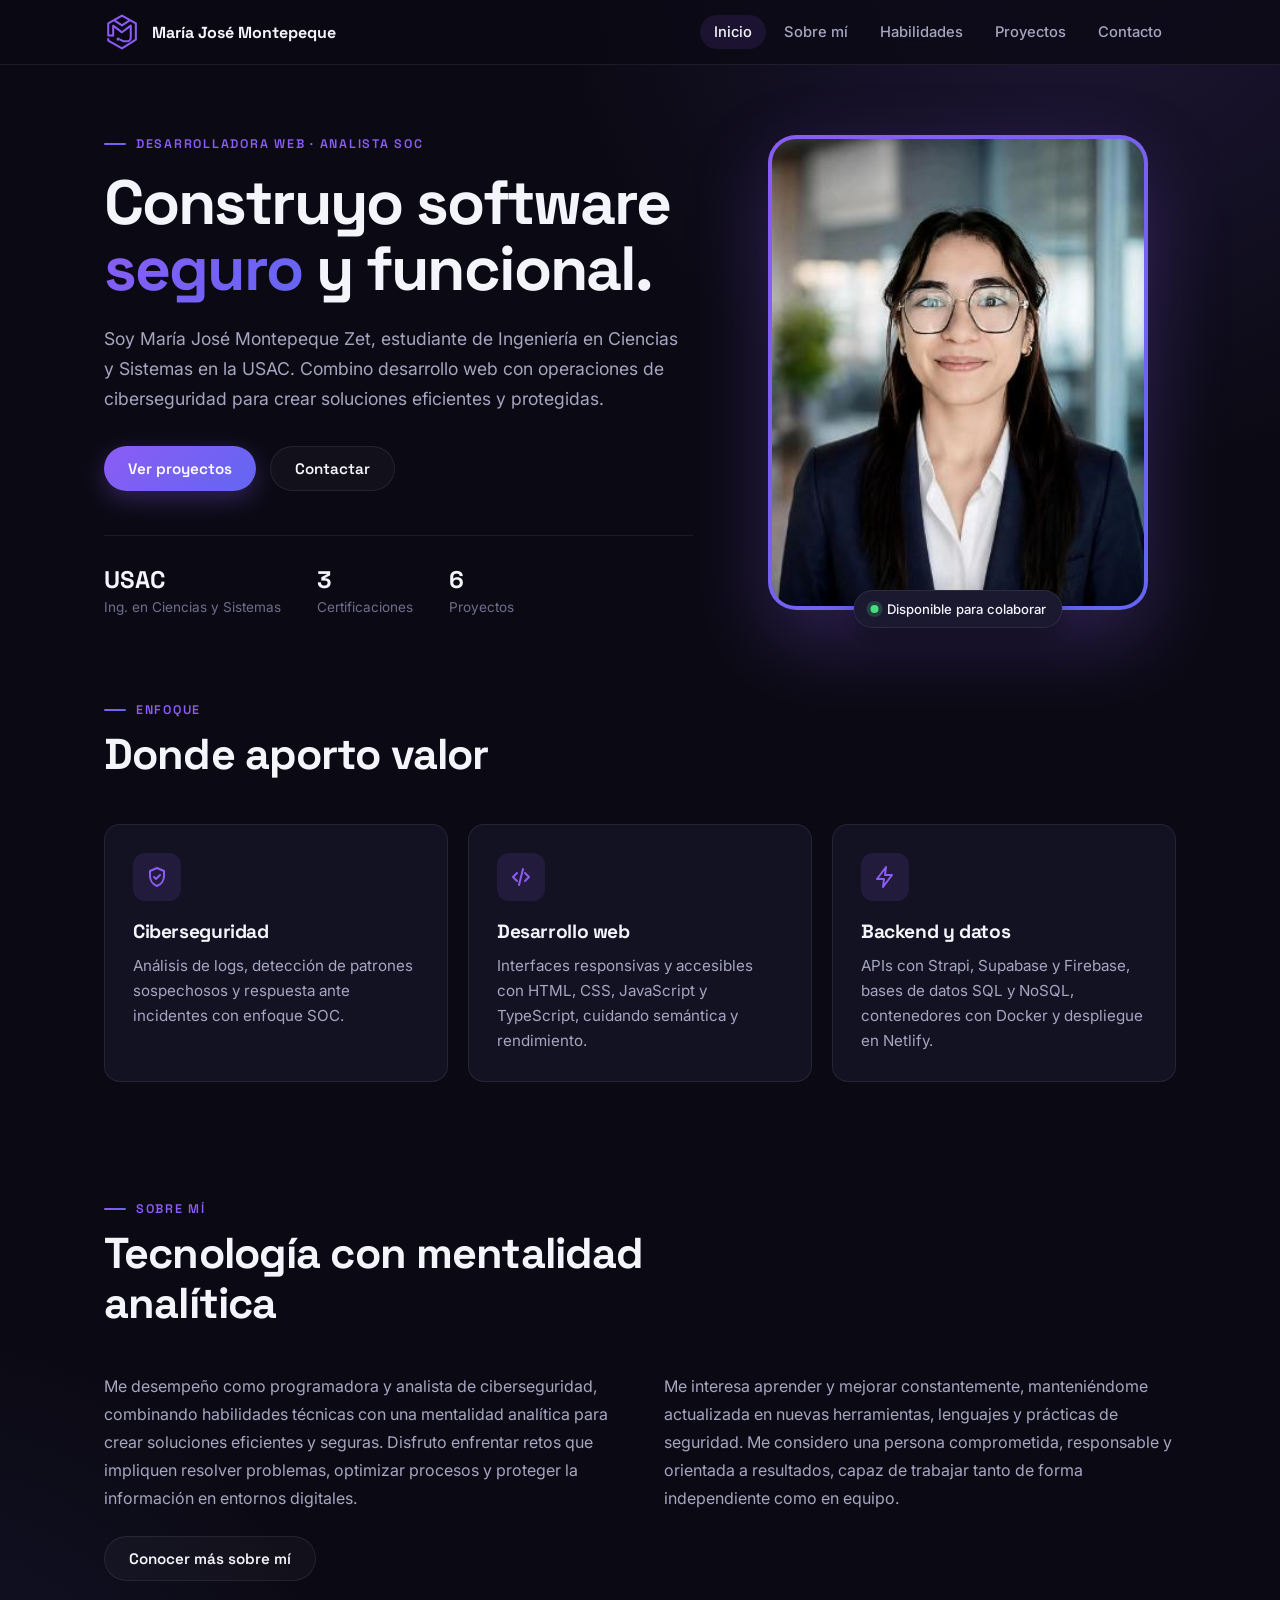
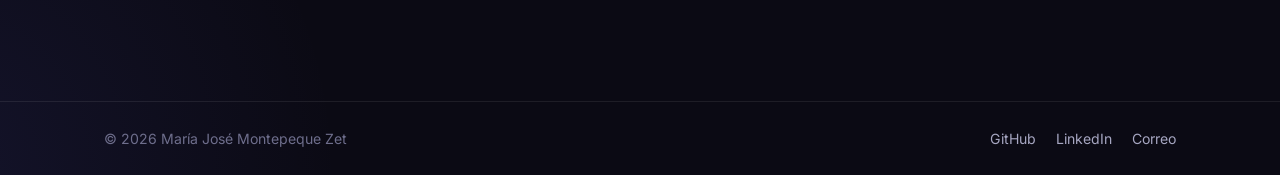
==== commit b71ab4ff: "feat: :lipstick: Rediseñar interfaz con tema oscuro profesional Nuevo sistema de diseño con tokens e" ====
--- a/index.html
+++ b/index.html
@@ -4,81 +4,155 @@
 <head>
     <meta charset="UTF-8">
     <meta name="viewport" content="width=device-width, initial-scale=1.0">
-    <title>Portafolio | María José</title>
+    <meta name="description"
+        content="Portafolio de María José Montepeque Zet, desarrolladora web y analista SOC. Estudiante de Ingeniería en Ciencias y Sistemas en la USAC.">
+    <meta name="theme-color" content="#0b0a14">
+    <title>María José Montepeque Zet · Desarrolladora Web y Analista SOC</title>
 
     <link rel="preconnect" href="https://fonts.googleapis.com">
     <link rel="preconnect" href="https://fonts.gstatic.com" crossorigin>
-    <link href="https://fonts.googleapis.com/css2?family=Poppins:wght@300;400;600&family=Quicksand:wght@500;600;700&display=swap" rel="stylesheet">
+    <link
+        href="https://fonts.googleapis.com/css2?family=Inter:wght@400;500;600&family=Space+Grotesk:wght@500;600;700&display=swap"
+        rel="stylesheet">
 
     <link rel="stylesheet" href="CSS/base.css">
     <link rel="stylesheet" href="CSS/inicio.css">
-    <link rel="icon" href="imagenes/1.png" type="image/png">
+    <link rel="icon" type="image/svg+xml" href="imagenes/logo.svg">
 </head>
 
 <body>
-    <nav class="navbar">
-        <a href="index.html" class="logo">
-            <img src="imagenes/1.png" alt="" width="60">
-            <span>María José Montepeque Zet</span>
-        </a>
+    <a class="saltar" href="#contenido">Saltar al contenido</a>
 
-        <input type="checkbox" id="menu-check">
-        <label for="menu-check" class="menu-toggle" aria-label="Abrir menú">
-            <span></span>
-            <span></span>
-            <span></span>
-        </label>
+    <header class="navbar">
+        <div class="navbar-contenido">
+            <a href="index.html" class="logo">
+                <img class="logo-marca" src="imagenes/logo.svg" alt="">
+                <span>María José Montepeque</span>
+            </a>
 
-        <ul class="nav-menu">
-            <li><a href="index.html" aria-current="page">Inicio</a></li>
-            <li><a href="sobremi.html">Sobre mí</a></li>
-            <li><a href="habilidades.html">Habilidades</a></li>
-            <li><a href="proyectos.html">Proyectos</a></li>
-            <li><a href="contactame.html">Contacto</a></li>
-        </ul>
-    </nav>
+            <input type="checkbox" id="menu-check">
+            <label for="menu-check" class="menu-toggle" aria-label="Abrir menú">
+                <span></span><span></span><span></span>
+            </label>
 
-    <main class="presentacion">
-        <div class="columna-izquierda">
-            <article class="tarjeta-neon tarjeta-perfil">
-                <div class="foto-perfil">
-                    <img src="imagenes/foto.png" alt="Foto de María José Montepeque Zet">
+            <nav class="nav-panel" aria-label="Principal">
+                <ul class="nav-menu">
+                    <li><a href="index.html" aria-current="page">Inicio</a></li>
+                    <li><a href="sobremi.html">Sobre mí</a></li>
+                    <li><a href="habilidades.html">Habilidades</a></li>
+                    <li><a href="proyectos.html">Proyectos</a></li>
+                    <li><a href="contactame.html">Contacto</a></li>
+                </ul>
+            </nav>
+        </div>
+    </header>
+
+    <main id="contenido">
+        <section class="seccion hero">
+            <div class="hero-texto aparecer">
+                <span class="etiqueta">Desarrolladora Web · Analista SOC</span>
+                <h1 class="hero-titulo">Construyo software <span class="texto-degradado">seguro</span> y funcional.</h1>
+                <p class="hero-descripcion">Soy María José Montepeque Zet, estudiante de Ingeniería en Ciencias y
+                    Sistemas
+                    en la USAC. Combino desarrollo web con operaciones de ciberseguridad para crear soluciones
+                    eficientes y protegidas.</p>
+
+                <div class="hero-acciones">
+                    <a href="proyectos.html" class="btn btn-primario">Ver proyectos</a>
+                    <a href="contactame.html" class="btn btn-secundario">Contactar</a>
                 </div>
-                <h1 class="nombre-color">María José <br> Montepeque Zet</h1>
-            </article>
 
-            <article class="tarjeta-neon tarjeta-perfil cargo">
-                <span class="icono-cargo" aria-hidden="true">🚀</span>
-                <h2>Perfil Aspiracional</h2>
-                <p>Desarrolladora Web y Especialista en SOC</p>
-                <div class="tags-container">
-                    <span class="tag">Certificado en Ciberseguridad</span>
-                    <span class="tag">Certificado en Python e IA</span>
+                <ul class="hero-datos">
+                    <li><strong>USAC</strong><span>Ing. en Ciencias y Sistemas</span></li>
+                    <li><strong>3</strong><span>Certificaciones</span></li>
+                    <li><strong>6</strong><span>Proyectos</span></li>
+                </ul>
+            </div>
+
+            <div class="hero-visual aparecer aparecer-retraso">
+                <div class="hero-marco">
+                    <img src="imagenes/foto-perfil.png" alt="Ilustración de María José Montepeque Zet">
+                    <span class="hero-insignia">Disponible para colaborar</span>
                 </div>
-            </article>
-        </div>
+            </div>
+        </section>
 
-        <article class="tarjeta-neon tarjeta-perfil descripcion">
-            <h2>Sobre mí</h2>
-            <p>Soy María José Montepeque Zet, una apasionada por la tecnología con enfoque en el desarrollo de
-                software y la ciberseguridad. Me desempeño como programadora y analista de ciberseguridad,
-                combinando habilidades técnicas con una mentalidad analítica para crear soluciones eficientes y
-                seguras.</p>
-            <p>Me interesa constantemente aprender y mejorar, manteniéndome actualizada en nuevas herramientas,
-                lenguajes de programación y prácticas de seguridad informática. Disfruto enfrentar retos que
-                impliquen resolver problemas, optimizar procesos y proteger la información en entornos digitales.</p>
-            <p>Me considero una persona comprometida, responsable y orientada a resultados, capaz de trabajar
-                tanto de forma independiente como en equipo.</p>
-        </article>
+        <section class="seccion enfoque">
+            <div class="encabezado-seccion">
+                <span class="etiqueta">Enfoque</span>
+                <h2 class="titulo-seccion">Donde aporto valor</h2>
+            </div>
+
+            <div class="grid-3">
+                <article class="tarjeta pilar">
+                    <div class="pilar-icono">
+                        <svg viewBox="0 0 24 24" fill="none" stroke="currentColor" stroke-width="2"
+                            stroke-linecap="round" stroke-linejoin="round" aria-hidden="true">
+                            <path d="M12 3l7 3v5c0 4.5-3 8.5-7 10-4-1.5-7-5.5-7-10V6l7-3z" />
+                            <path d="M9 12l2 2 4-4" />
+                        </svg>
+                    </div>
+                    <h3>Ciberseguridad</h3>
+                    <p>Análisis de logs, detección de patrones sospechosos y respuesta ante incidentes con enfoque SOC.
+                    </p>
+                </article>
+
+                <article class="tarjeta pilar">
+                    <div class="pilar-icono">
+                        <svg viewBox="0 0 24 24" fill="none" stroke="currentColor" stroke-width="2"
+                            stroke-linecap="round" stroke-linejoin="round" aria-hidden="true">
+                            <path d="M8 8l-4 4 4 4" />
+                            <path d="M16 8l4 4-4 4" />
+                            <path d="M14 4l-4 16" />
+                        </svg>
+                    </div>
+                    <h3>Desarrollo web</h3>
+                    <p>Interfaces responsivas y accesibles con HTML, CSS, JavaScript y TypeScript, cuidando semántica y
+                        rendimiento.</p>
+                </article>
+
+                <article class="tarjeta pilar">
+                    <div class="pilar-icono">
+                        <svg viewBox="0 0 24 24" fill="none" stroke="currentColor" stroke-width="2"
+                            stroke-linecap="round" stroke-linejoin="round" aria-hidden="true">
+                            <path d="M13 2L4 14h7l-1 8 9-12h-7l1-8z" />
+                        </svg>
+                    </div>
+                    <h3>Backend y datos</h3>
+                    <p>APIs con Strapi, Supabase y Firebase, bases de datos SQL y NoSQL, contenedores con Docker y
+                        despliegue en Netlify.</p>
+                </article>
+            </div>
+        </section>
+
+        <section class="seccion resumen">
+            <div class="encabezado-seccion">
+                <span class="etiqueta">Sobre mí</span>
+                <h2 class="titulo-seccion">Tecnología con mentalidad analítica</h2>
+            </div>
+
+            <div class="resumen-grid">
+                <p>Me desempeño como programadora y analista de ciberseguridad, combinando habilidades técnicas con una
+                    mentalidad analítica para crear soluciones eficientes y seguras. Disfruto enfrentar retos que
+                    impliquen resolver problemas, optimizar procesos y proteger la información en entornos digitales.
+                </p>
+                <p>Me interesa aprender y mejorar constantemente, manteniéndome actualizada en nuevas herramientas,
+                    lenguajes y prácticas de seguridad. Me considero una persona comprometida, responsable y orientada
+                    a resultados, capaz de trabajar tanto de forma independiente como en equipo.</p>
+                <a href="sobremi.html" class="btn btn-secundario">Conocer más sobre mí</a>
+            </div>
+        </section>
     </main>
 
     <footer class="pie-pagina">
-        <div class="contenido-footer">
-            <span class="nombre-footer">María José Montepeque Zet</span>
-            <span class="separador">|</span>
-            <span class="anio-footer">2026</span>
-            <span class="separador">|</span>
-            <span class="texto-cierre">Todos los derechos reservados</span>
+        <div class="pie-contenido">
+            <span>© 2026 María José Montepeque Zet</span>
+            <nav class="pie-enlaces" aria-label="Redes">
+                <a href="https://github.com/MariaJoseMontepequeZet" target="_blank" rel="noopener noreferrer">GitHub</a>
+                <a href="https://www.linkedin.com/in/mariamontepeque" target="_blank"
+                    rel="noopener noreferrer">LinkedIn</a>
+                <a href="mailto:majomon72@gmail.com">Correo</a>
+            </nav>
         </div>
     </footer>
 </body>
--- a/CSS/base.css
+++ b/CSS/base.css
@@ -1,29 +1,32 @@
 /* ---------- VARIABLES ---------- */
 :root {
-    --color-primario: #7e076e;
-    --color-secundario: #671178;
-    --color-oscuro: #53136c;
-    --color-acento: #ff00fb;
-    --color-fondo: #b479e2;
-    --color-superficie: #ffffff;
-    --color-lila: #f0e6f7;
-    --color-texto: #333333;
-    --color-texto-suave: #555555;
-
-    --fuente-cuerpo: 'Poppins', sans-serif;
-    --fuente-titulos: 'Quicksand', sans-serif;
-
-    --degradado-nav: linear-gradient(90deg, var(--color-primario), var(--color-secundario), var(--color-oscuro));
-    --degradado-footer: linear-gradient(90deg, var(--color-oscuro), var(--color-secundario), var(--color-primario));
-
-    --sombra-suave: 0 8px 20px rgba(0, 0, 0, 0.1);
-    --sombra-neon: 0 15px 35px rgba(126, 7, 110, 0.35);
-
-    --cursor-base: url('data:image/svg+xml;utf8,<svg xmlns="http://www.w3.org/2000/svg" width="32" height="32" viewBox="0 0 32 32"><circle cx="16" cy="16" r="6" fill="%23ff00fb" stroke="%237e076e" stroke-width="2"/></svg>') 16 16, auto;
-    --cursor-puntero: url('data:image/svg+xml;utf8,<svg xmlns="http://www.w3.org/2000/svg" width="48" height="48" viewBox="0 0 48 48"><circle cx="24" cy="24" r="10" fill="rgba(255,0,251,0.3)" stroke="%23ff00fb" stroke-width="3"/></svg>') 24 24, pointer;
-}
-
-/* ---------- RESET ---------- */
+    --fondo: #0b0a14;
+    --superficie: #131222;
+    --superficie-2: #1a1930;
+    --borde: rgba(255, 255, 255, 0.08);
+
+    --primario: #8b5cf6;
+    --primario-rgb: 139, 92, 246;
+    --acento: #6366f1;
+    --acento-rgb: 99, 102, 241;
+    --primario-suave: rgba(var(--primario-rgb), 0.12);
+    --borde-activo: rgba(var(--primario-rgb), 0.5);
+    --degradado: linear-gradient(135deg, var(--primario) 0%, var(--acento) 100%);
+
+    --texto: #f4f4fb;
+    --texto-suave: #a6a6c1;
+    --texto-tenue: #6e6e8c;
+
+    --fuente-titulos: 'Space Grotesk', sans-serif;
+    --fuente-cuerpo: 'Inter', sans-serif;
+
+    --radio: 16px;
+    --radio-sm: 10px;
+    --ancho: 1120px;
+    --sombra-glow: 0 12px 40px rgba(var(--primario-rgb), 0.18);
+}
+
+/* ---------- BASE ---------- */
 *,
 *::before,
 *::after {
@@ -33,15 +36,7 @@
 }
 
 html {
-    cursor: var(--cursor-base);
     scroll-behavior: smooth;
-}
-
-a,
-button,
-label,
-[tabindex] {
-    cursor: var(--cursor-puntero);
 }
 
 body {
@@ -49,8 +44,12 @@
     display: flex;
     flex-direction: column;
     font-family: var(--fuente-cuerpo);
-    background: var(--color-fondo);
-    color: var(--color-texto);
+    color: var(--texto);
+    background:
+        radial-gradient(60% 45% at 85% -5%, rgba(var(--primario-rgb), 0.16), transparent 70%),
+        radial-gradient(45% 35% at -5% 100%, rgba(var(--acento-rgb), 0.1), transparent 70%),
+        var(--fondo);
+    -webkit-font-smoothing: antialiased;
     overflow-x: hidden;
 }
 
@@ -60,58 +59,162 @@
 
 h1,
 h2,
-h3,
-h4 {
+h3 {
     font-family: var(--fuente-titulos);
     font-weight: 700;
+    line-height: 1.15;
+    letter-spacing: -0.02em;
 }
 
 img {
+    display: block;
     max-width: 100%;
+}
+
+a {
+    color: inherit;
+}
+
+:focus-visible {
+    outline: 2px solid var(--primario);
+    outline-offset: 3px;
+}
+
+.saltar {
+    position: absolute;
+    top: -100px;
+    left: 16px;
+    z-index: 200;
+    padding: 10px 16px;
+    border-radius: var(--radio-sm);
+    background: var(--primario);
+    color: #fff;
+    text-decoration: none;
+}
+
+.saltar:focus {
+    top: 16px;
+}
+
+/* ---------- LAYOUT ---------- */
+.seccion {
+    width: 100%;
+    max-width: var(--ancho);
+    margin: 0 auto;
+    padding: 80px 24px;
+}
+
+.encabezado-seccion {
+    max-width: 640px;
+    margin-bottom: 44px;
+}
+
+.etiqueta {
+    display: inline-flex;
+    align-items: center;
+    gap: 10px;
+    color: var(--primario);
+    font-family: var(--fuente-titulos);
+    font-size: 0.78rem;
+    font-weight: 600;
+    letter-spacing: 0.14em;
+    text-transform: uppercase;
+}
+
+.etiqueta::before {
+    content: "";
+    width: 22px;
+    height: 2px;
+    border-radius: 2px;
+    background: var(--degradado);
+}
+
+.titulo-seccion {
+    font-size: clamp(2rem, 4vw, 2.7rem);
+    margin-top: 12px;
+}
+
+.subtitulo-seccion {
+    color: var(--texto-suave);
+    font-size: 1.05rem;
+    line-height: 1.7;
+    margin-top: 14px;
+}
+
+.grid-2 {
+    display: grid;
+    grid-template-columns: repeat(2, 1fr);
+    gap: 24px;
+}
+
+.grid-3 {
+    display: grid;
+    grid-template-columns: repeat(3, 1fr);
+    gap: 20px;
 }
 
 /* ---------- NAVBAR ---------- */
 .navbar {
+    position: sticky;
+    top: 0;
+    z-index: 100;
+    background: rgba(11, 10, 20, 0.78);
+    backdrop-filter: blur(14px);
+    -webkit-backdrop-filter: blur(14px);
+    border-bottom: 1px solid var(--borde);
+}
+
+.navbar-contenido {
+    max-width: var(--ancho);
+    margin: 0 auto;
+    padding: 14px 24px;
     display: flex;
     align-items: center;
     justify-content: space-between;
-    padding: 8px 20px;
-    background: var(--degradado-nav);
-    box-shadow: 0 4px 10px rgba(0, 0, 0, 0.15);
-    position: sticky;
-    top: 0;
-    z-index: 1000;
+    gap: 24px;
 }
 
 .logo {
     display: flex;
     align-items: center;
-    gap: 15px;
-    color: var(--color-superficie);
+    gap: 12px;
     font-family: var(--fuente-titulos);
+    font-size: 1rem;
     font-weight: 700;
-    font-size: 1.2rem;
     text-decoration: none;
+}
+
+.logo-marca {
+    width: 36px;
+    height: 36px;
+    object-fit: contain;
 }
 
 .nav-menu {
     list-style: none;
     display: flex;
-    gap: 30px;
+    gap: 4px;
 }
 
 .nav-menu a {
-    color: var(--color-superficie);
-    font-family: var(--fuente-titulos);
-    font-weight: 600;
-    font-size: 0.95rem;
+    display: block;
+    padding: 8px 14px;
+    border-radius: 999px;
+    color: var(--texto-suave);
+    font-size: 0.92rem;
+    font-weight: 500;
     text-decoration: none;
-    transition: color 0.3s ease;
-}
-
-.nav-menu a:hover,
+    transition: color 0.2s ease, background 0.2s ease;
+}
+
+.nav-menu a:hover {
+    color: var(--texto);
+    background: rgba(255, 255, 255, 0.05);
+}
+
 .nav-menu a[aria-current="page"] {
-    color: var(--color-acento);
+    color: var(--texto);
+    background: var(--primario-suave);
 }
 
 #menu-check,
@@ -119,100 +222,153 @@
     display: none;
 }
 
-/* ---------- TÍTULOS DE SECCIÓN ---------- */
-.titulo-seccion {
-    color: var(--color-superficie);
-    font-size: 2.5rem;
-    text-align: center;
-    text-shadow: 2px 2px 4px rgba(0, 0, 0, 0.25);
-    margin-bottom: 40px;
-}
-
-/* ---------- TARJETA CON BORDE NEÓN ---------- */
-.tarjeta-neon {
-    --radio: 40px;
-    position: relative;
-    z-index: 1;
-    overflow: hidden;
-    background: var(--color-superficie);
+/* ---------- COMPONENTES ---------- */
+.tarjeta {
+    background: var(--superficie);
+    border: 1px solid var(--borde);
     border-radius: var(--radio);
-    box-shadow: var(--sombra-suave);
-    transition: transform 0.4s ease, box-shadow 0.4s ease;
-}
-
-.tarjeta-neon::before {
-    content: "";
-    position: absolute;
-    top: 50%;
-    left: 50%;
-    width: 200%;
-    aspect-ratio: 1;
-    transform: translate(-50%, -50%);
-    background: conic-gradient(transparent, var(--color-acento), var(--color-primario), transparent 30%);
-    animation: rotar-borde 4s linear infinite paused;
-    opacity: 0;
-    transition: opacity 0.4s ease;
-    z-index: -2;
-}
-
-.tarjeta-neon::after {
-    content: "";
-    position: absolute;
-    inset: 6px;
-    background: var(--color-superficie);
-    border-radius: calc(var(--radio) - 6px);
-    z-index: -1;
-}
-
-.tarjeta-neon:hover {
-    transform: translateY(-8px);
-    box-shadow: var(--sombra-neon);
-}
-
-.tarjeta-neon:hover::before,
-.tarjeta-neon.activa::before {
-    opacity: 1;
-    animation-play-state: running;
-}
-
-@keyframes rotar-borde {
-    from {
-        transform: translate(-50%, -50%) rotate(0deg);
-    }
-
-    to {
-        transform: translate(-50%, -50%) rotate(360deg);
-    }
+    transition: transform 0.3s ease, border-color 0.3s ease, box-shadow 0.3s ease;
+}
+
+.tarjeta:hover {
+    transform: translateY(-4px);
+    border-color: var(--borde-activo);
+    box-shadow: var(--sombra-glow);
+}
+
+.btn {
+    display: inline-flex;
+    align-items: center;
+    justify-content: center;
+    gap: 8px;
+    padding: 12px 24px;
+    border-radius: 999px;
+    font-family: var(--fuente-titulos);
+    font-size: 0.95rem;
+    font-weight: 600;
+    text-decoration: none;
+    transition: transform 0.2s ease, box-shadow 0.2s ease, background 0.2s ease, border-color 0.2s ease;
+}
+
+.btn svg {
+    width: 18px;
+    height: 18px;
+}
+
+.btn-primario {
+    background: var(--degradado);
+    color: #fff;
+    box-shadow: 0 8px 24px rgba(var(--primario-rgb), 0.3);
+}
+
+.btn-primario:hover {
+    transform: translateY(-2px);
+    box-shadow: 0 12px 32px rgba(var(--primario-rgb), 0.45);
+}
+
+.btn-secundario {
+    color: var(--texto);
+    background: rgba(255, 255, 255, 0.03);
+    border: 1px solid var(--borde);
+}
+
+.btn-secundario:hover {
+    background: var(--primario-suave);
+    border-color: var(--borde-activo);
+}
+
+.btn-pequeno {
+    padding: 9px 18px;
+    font-size: 0.85rem;
+}
+
+.btn-deshabilitado,
+.btn-deshabilitado:hover {
+    opacity: 0.5;
+    cursor: not-allowed;
+    background: rgba(255, 255, 255, 0.03);
+    border-color: var(--borde);
+}
+
+.chips {
+    display: flex;
+    flex-wrap: wrap;
+    gap: 8px;
+}
+
+.chip {
+    padding: 5px 12px;
+    border-radius: 999px;
+    background: var(--primario-suave);
+    border: 1px solid rgba(var(--primario-rgb), 0.25);
+    color: #cfc6ff;
+    font-size: 0.76rem;
+    font-weight: 600;
+    letter-spacing: 0.02em;
+}
+
+.texto-degradado {
+    background: var(--degradado);
+    -webkit-background-clip: text;
+    background-clip: text;
+    color: transparent;
 }
 
 /* ---------- FOOTER ---------- */
 .pie-pagina {
-    background: var(--degradado-footer);
-    color: var(--color-superficie);
-    font-family: var(--fuente-titulos);
-    font-weight: 500;
-    font-size: 0.9rem;
-    padding: 25px 20px;
-    margin-top: 50px;
-}
-
-.contenido-footer {
-    max-width: 1000px;
+    border-top: 1px solid var(--borde);
+    margin-top: 40px;
+}
+
+.pie-contenido {
+    max-width: var(--ancho);
     margin: 0 auto;
+    padding: 28px 24px;
     display: flex;
     flex-wrap: wrap;
-    justify-content: center;
     align-items: center;
+    justify-content: space-between;
+    gap: 16px;
+    color: var(--texto-tenue);
+    font-size: 0.88rem;
+}
+
+.pie-enlaces {
+    display: flex;
     gap: 20px;
 }
 
-.separador {
-    color: var(--color-acento);
-    font-weight: 700;
-    opacity: 0.6;
-}
-
-/* ---------- ACCESIBILIDAD ---------- */
+.pie-enlaces a {
+    color: var(--texto-suave);
+    text-decoration: none;
+    transition: color 0.2s ease;
+}
+
+.pie-enlaces a:hover {
+    color: var(--texto);
+}
+
+/* ---------- ANIMACIÓN ---------- */
+@keyframes aparecer {
+    from {
+        opacity: 0;
+        transform: translateY(18px);
+    }
+
+    to {
+        opacity: 1;
+        transform: none;
+    }
+}
+
+.aparecer {
+    animation: aparecer 0.7s ease both;
+}
+
+.aparecer-retraso {
+    animation-delay: 0.15s;
+}
+
 @media (prefers-reduced-motion: reduce) {
 
     *,
@@ -224,56 +380,75 @@
 }
 
 /* ---------- RESPONSIVE ---------- */
-@media (max-width: 850px) {
-    html {
-        cursor: auto;
-    }
-
-    a,
-    button,
-    label,
-    [tabindex] {
-        cursor: pointer;
+@media (max-width: 900px) {
+
+    .grid-2,
+    .grid-3 {
+        grid-template-columns: 1fr;
+    }
+}
+
+@media (max-width: 800px) {
+    .seccion {
+        padding: 56px 20px;
     }
 
     .menu-toggle {
         display: flex;
         flex-direction: column;
+        justify-content: center;
         gap: 5px;
+        width: 40px;
+        height: 40px;
+        padding: 8px;
+        border-radius: var(--radio-sm);
+        cursor: pointer;
     }
 
     .menu-toggle span {
-        width: 28px;
-        height: 3px;
-        background: var(--color-superficie);
+        width: 100%;
+        height: 2px;
         border-radius: 2px;
-    }
-
-    .nav-menu {
+        background: var(--texto);
+        transition: transform 0.3s ease, opacity 0.3s ease;
+    }
+
+    #menu-check:checked~.menu-toggle span:nth-child(1) {
+        transform: translateY(7px) rotate(45deg);
+    }
+
+    #menu-check:checked~.menu-toggle span:nth-child(2) {
+        opacity: 0;
+    }
+
+    #menu-check:checked~.menu-toggle span:nth-child(3) {
+        transform: translateY(-7px) rotate(-45deg);
+    }
+
+    .nav-panel {
         position: absolute;
         top: 100%;
+        left: 0;
         right: 0;
-        width: 60%;
-        flex-direction: column;
-        gap: 0;
-        background: var(--color-oscuro);
-        box-shadow: -5px 5px 15px rgba(0, 0, 0, 0.3);
+        background: rgba(11, 10, 20, 0.97);
+        border-bottom: 1px solid var(--borde);
         max-height: 0;
         overflow: hidden;
         transition: max-height 0.3s ease;
     }
 
-    #menu-check:checked~.nav-menu {
-        max-height: 400px;
-    }
-
-    .nav-menu li {
-        border-bottom: 1px solid rgba(255, 255, 255, 0.1);
+    #menu-check:checked~.nav-panel {
+        max-height: 360px;
+    }
+
+    .nav-menu {
+        flex-direction: column;
+        gap: 4px;
+        padding: 12px 20px 16px;
     }
 
     .nav-menu a {
-        display: block;
-        padding: 18px;
-        text-align: center;
+        padding: 12px 16px;
+        border-radius: var(--radio-sm);
     }
 }
--- a/CSS/inicio.css
+++ b/CSS/inicio.css
@@ -1,100 +1,202 @@
-/* ---------- PRESENTACIÓN ---------- */
-.presentacion {
-    display: flex;
-    align-items: stretch;
-    gap: 25px;
+/* ---------- HERO ---------- */
+.hero {
+    display: grid;
+    grid-template-columns: 1.15fr 0.85fr;
+    align-items: center;
+    gap: 48px;
+    padding-top: 64px;
+    padding-bottom: 32px;
+}
+
+.hero-titulo {
+    font-size: clamp(2.4rem, 5.2vw, 3.9rem);
+    line-height: 1.06;
+    letter-spacing: -0.03em;
+    margin: 18px 0 22px;
+}
+
+.hero-descripcion {
+    color: var(--texto-suave);
+    font-size: 1.1rem;
+    line-height: 1.7;
+    max-width: 56ch;
+}
+
+.hero-acciones {
+    display: flex;
+    flex-wrap: wrap;
+    gap: 14px;
+    margin-top: 32px;
+}
+
+.hero-datos {
+    list-style: none;
+    display: flex;
+    flex-wrap: wrap;
+    gap: 36px;
+    margin-top: 44px;
+    padding-top: 28px;
+    border-top: 1px solid var(--borde);
+}
+
+.hero-datos li {
+    display: flex;
+    flex-direction: column;
+    gap: 4px;
+}
+
+.hero-datos strong {
+    font-family: var(--fuente-titulos);
+    font-size: 1.5rem;
+}
+
+.hero-datos span {
+    color: var(--texto-tenue);
+    font-size: 0.85rem;
+}
+
+.hero-visual {
+    display: flex;
+    justify-content: center;
+}
+
+.hero-marco {
+    position: relative;
+    width: min(100%, 380px);
+    aspect-ratio: 4 / 5;
+    padding: 4px;
+    border-radius: 28px;
+    background: var(--degradado);
+    box-shadow: 0 30px 80px rgba(var(--primario-rgb), 0.28);
+}
+
+.hero-marco img {
     width: 100%;
-    max-width: 1400px;
-    margin: 0 auto;
-    padding: 60px 40px;
-}
-
-.columna-izquierda {
-    flex: 1;
-    display: flex;
-    flex-direction: column;
-    gap: 25px;
-}
-
-.tarjeta-perfil {
-    padding: 35px;
-}
-
-/* ---------- IDENTIDAD ---------- */
-.foto-perfil img {
-    display: block;
-    width: 250px;
-    height: 250px;
-    margin: 0 auto 15px;
-    border-radius: 20%;
-    border: 5px solid var(--color-secundario);
+    height: 100%;
     object-fit: cover;
-}
-
-.nombre-color {
-    color: var(--color-primario);
-    font-size: 1.8rem;
-    line-height: 1.2;
-    text-align: center;
-}
-
-/* ---------- CARGO ---------- */
-.icono-cargo {
-    display: block;
-    font-size: 1.8rem;
+    object-position: top;
+    border-radius: 24px;
+}
+
+.hero-insignia {
+    position: absolute;
+    left: 50%;
+    bottom: -18px;
+    transform: translateX(-50%);
+    display: inline-flex;
+    align-items: center;
+    gap: 8px;
+    white-space: nowrap;
+    padding: 10px 16px;
+    border-radius: 999px;
+    background: var(--superficie-2);
+    border: 1px solid var(--borde);
+    font-size: 0.82rem;
+    font-weight: 500;
+    box-shadow: 0 10px 30px rgba(0, 0, 0, 0.4);
+}
+
+.hero-insignia::before {
+    content: "";
+    width: 8px;
+    height: 8px;
+    border-radius: 50%;
+    background: #4ade80;
+    box-shadow: 0 0 0 4px rgba(74, 222, 128, 0.2);
+}
+
+/* ---------- ENFOQUE ---------- */
+.enfoque {
+    padding-top: 48px;
+}
+
+.pilar {
+    padding: 28px;
+}
+
+.pilar-icono {
+    width: 48px;
+    height: 48px;
+    display: grid;
+    place-items: center;
+    margin-bottom: 20px;
+    border-radius: 12px;
+    background: var(--primario-suave);
+    color: var(--primario);
+}
+
+.pilar-icono svg {
+    width: 24px;
+    height: 24px;
+}
+
+.pilar h3 {
+    font-size: 1.2rem;
     margin-bottom: 10px;
 }
 
-.cargo h2 {
-    color: var(--color-oscuro);
-    font-size: 1.25rem;
-    margin-bottom: 15px;
-}
-
-.tags-container {
-    display: flex;
-    flex-wrap: wrap;
-    gap: 10px;
-    margin-top: 15px;
-}
-
-.tag {
-    background: var(--color-lila);
-    color: var(--color-secundario);
-    font-family: var(--fuente-titulos);
-    font-size: 0.8rem;
-    font-weight: 700;
-    padding: 6px 15px;
-    border-radius: 20px;
-}
-
-/* ---------- DESCRIPCIÓN ---------- */
-.descripcion {
-    flex: 1.2;
-    padding: 45px;
-    text-align: justify;
-}
-
-.descripcion h2 {
-    color: var(--color-oscuro);
-    font-size: 1.8rem;
-    text-align: center;
-    margin-bottom: 25px;
-}
-
-.descripcion p {
-    color: #444444;
-    line-height: 1.8;
-}
-
-.descripcion p+p {
-    margin-top: 1em;
+.pilar p {
+    color: var(--texto-suave);
+    font-size: 0.95rem;
+    line-height: 1.65;
+}
+
+/* ---------- RESUMEN ---------- */
+.resumen {
+    padding-top: 32px;
+}
+
+.resumen-grid {
+    display: grid;
+    grid-template-columns: 1fr 1fr;
+    gap: 24px 48px;
+}
+
+.resumen-grid p {
+    color: var(--texto-suave);
+    line-height: 1.75;
+}
+
+.resumen-grid .btn {
+    grid-column: 1 / -1;
+    justify-self: start;
 }
 
 /* ---------- RESPONSIVE ---------- */
-@media (max-width: 1000px) {
-    .presentacion {
-        flex-direction: column;
-        padding: 30px 20px;
+@media (max-width: 900px) {
+    .hero {
+        grid-template-columns: 1fr;
+        gap: 40px;
+        padding-top: 40px;
+        text-align: center;
+    }
+
+    .hero-visual {
+        order: -1;
+    }
+
+    .hero-marco {
+        width: min(100%, 260px);
+    }
+
+    .hero-descripcion {
+        margin: 0 auto;
+    }
+
+    .hero-acciones,
+    .hero-datos {
+        justify-content: center;
+    }
+
+    .hero-datos li {
+        align-items: center;
+    }
+
+    .resumen-grid {
+        grid-template-columns: 1fr;
+    }
+
+    .resumen-grid .btn {
+        justify-self: center;
     }
 }
